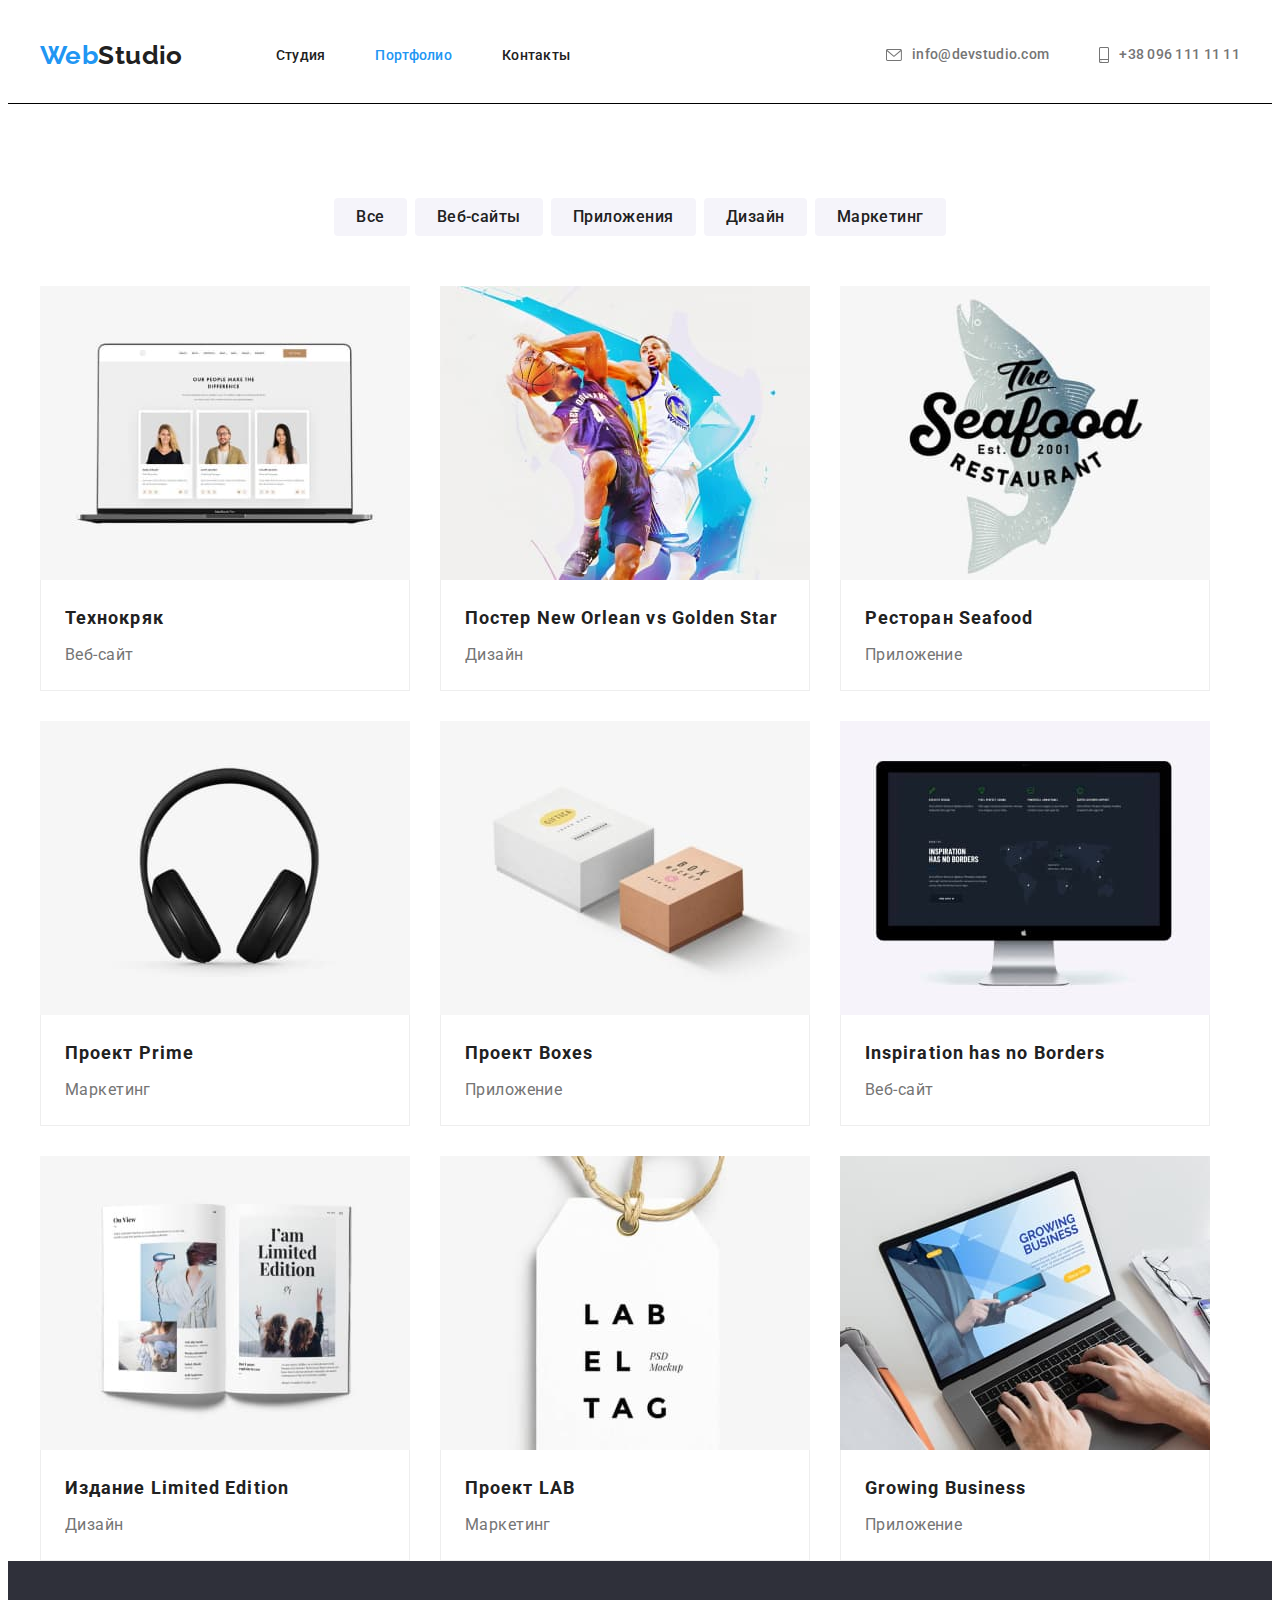
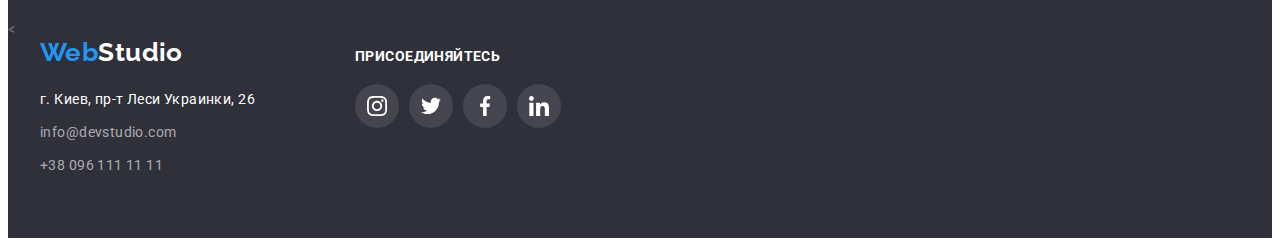
==== portfolio.html @ fcebd72d "Initial commit" ====
<!DOCTYPE html>
<html lang="ru">
<head>
    <meta charset="UTF-8">
    <meta http-equiv="X-UA-Compatible" content="IE=edge">
    <meta name="viewport" content="width=device-width, initial-scale=1.0">
    <link rel="preconnect" href="https://fonts.googleapis.com">
    <link rel="preconnect" href="https://fonts.gstatic.com" crossorigin>
    <link href="https://fonts.googleapis.com/css2?family=Raleway:wght@700&family=Roboto:wght@400;500;700&display=swap"
        rel="stylesheet">
    <title>Portfolio</title>
    <link rel="stylesheet" href="https://cdnjs.cloudflare.com/ajax/libs/modern-normalize/1.1.0/modern-normalize.min.css"
        integrity="sha512-wpPYUAdjBVSE4KJnH1VR1HeZfpl1ub8YT/NKx4PuQ5NmX2tKuGu6U/JRp5y+Y8XG2tV+wKQpNHVUX03MfMFn9Q=="
        crossorigin="anonymous" referrerpolicy="no-referrer" />
    <link rel="stylesheet" href="./css/styles.css">
</head>
<body>
    <header class="header headre-portfolio">
        <div class="container header-container">
        <a class="logo link" href="./index.html"><span class="logo-web">Web</span>Studio</a>
        <nav class="header-list">
            <ul class="header-list list">
                <li class="header-list-links"><a class="header-item link accent-effect" href="./index.html">Студия</a></li>
                <li class="header-list-links"><a class="header-item link current accent-effect " href="./portfolio.html">Портфолио</a></li>
                <li class="header-list-links"><a class="header-item link accent-effect" href="">Контакты</a></li>
            </ul>
        </nav>
    
        <ul class="list header-conect">
            <li class="header-conect-item"><a class="header-mail link accent-effect" href="mailto:info@devstudio.com">
                <svg class="mail accent-effect" width="16" height="12">
                    <use href="./images/icons.svg#icon-mail"></use>
                </svg>
                info@devstudio.com</a>
            </li>
            <li class="header-conect-item"><a class="header-tel link accent-effect" href="tel:+380961111111">
                <svg class="phone accent-effect" width="10" height="16">
                    <use href="./images/icons.svg#icon-tel"></use>
                </svg>
                +38 096 111 11 11</a></li>
        </ul>
        </div>
        </header>

    <main>
        <section class="our-worck">
            <div class="container container-our-worck">
            <h1 class="visually-hidden">Наша работа</h1>
            <ul class="list gallary-buttons">
                <li><button class="portfolio-but" type="button">Все</button></li>
                <li><button class="portfolio-but" type="button">Веб-сайты</button></li>
                <li><button class="portfolio-but" type="button">Приложения</button></li>
                <li><button class="portfolio-but" type="button">Дизайн</button></li>
                <li><button class="portfolio-but portfolio-last-but" type="button">Маркетинг</button></li>
            </ul>
            <ul class="list gallary-container">
                    <li class="gallary-element">
                        <img src="./images/technokryk.jpg" alt="технокряк" width="370" height="294">
                        <div class="porfolio-card">
                        <h3 class="portfolio-maine-top-text">Технокряк</h3>
                        <p class="portfolio-maine-bot-text">Веб-сайт</p>
                        </div>
                    </li>
                    <li class="gallary-element" class="gallary-element">
                        <img src="./images/nba.jpg" alt="нба" width="370" height="294">
                        <div class="porfolio-card">
                        <h3 class="portfolio-maine-top-text">Постер <span lang="en">New Orlean vs Golden Star</span></h3>
                        <p class="portfolio-maine-bot-text">Дизайн</p>
                        </div>
                    </li>
                    <li class="gallary-element" class="gallary-element">
                        <img src="./images/seafood.jpg" alt="морская еда" width="370" height="294">
                        <div class="porfolio-card">
                        <h3 class="portfolio-maine-top-text">Ресторан <span lang="en">Seafood</span></h3>
                        <p class="portfolio-maine-bot-text">Приложение</p>
                        </div>
                    </li>
                    <li class="gallary-element" class="gallary-element">
                        <img src="./images/headphones.jpg" alt="наушники" width="370" height="294">
                        <div class="porfolio-card">
                        <h3 class="portfolio-maine-top-text">Проект <span lang="en">Prime</span></h3>
                        <p class="portfolio-maine-bot-text">Маркетинг</p>
                        </div>
                    </li>
                    <li class="gallary-element" class="gallary-element">
                        <img src="./images/boxes.jpg" alt="коробки" width="370" height="294">
                        <div class="porfolio-card">
                        <h3 class="portfolio-maine-top-text">Проект <span lang="en">Boxes</span></h3>
                        <p class="portfolio-maine-bot-text">Приложение</p>
                        </div>
                    </li>
                    <li class="gallary-element" class="gallary-element">
                        <img src="./images/monitor.jpg" alt="монитор" width="370" height="294">
                        <div class="porfolio-card">
                        <h3 class="portfolio-maine-top-text" lang="en">Inspiration has no Borders</h3>
                        <p class="portfolio-maine-bot-text">Веб-сайт</p>
                        </div>
                    </li>
                    <li class="gallary-element">
                        <img src="./images/magazine.jpg" alt="журнал" width="370" height="294">
                        <div class="porfolio-card">
                        <h3 class="portfolio-maine-top-text">Издание <span lang="en">Limited Edition</span></h3>
                        <p class="portfolio-maine-bot-text">Дизайн</p>
                        </div>
                    </li>
                    <li class="gallary-element">
                        <img src="./images/lab.jpg" alt="ярлык" width="370" height="294">
                        <div class="porfolio-card">
                        <h3 class="portfolio-maine-top-text">Проект <span lang="en">LAB</span></h3>
                        <p class="portfolio-maine-bot-text">Маркетинг</p>
                        </div>
                    </li>
                    <li class="gallary-element">
                        <img src="./images/laptop.jpg" alt="бизнес" width="370" height="294">
                        <div class="porfolio-card">
                        <h3 class="portfolio-maine-top-text" lang="en">Growing Business</h3>
                        <p class="portfolio-maine-bot-text">Приложение</p>
                        </div>
                    </li>
            </ul>
            </div>
        </section>

    </main>
    
    <footer class="footer">
        <<div class="container footer-container">
            <div class="footer-info">
        <a class="logo-foot link" href=""><span class="logo-web">Web</span>Studio</a>
        <address>
        <ul class="list footer-conect">
            <li class="footer-conect-item"><a class="adress link accent-effect" href="https://goo.gl/maps/cz5JKj4KXC8Sq8Zu7" 
                target="_blank"
                rel="noopener nofollow noreferrer">г. Киев, пр-т Леси Украинки, 26
                </a>  
            </li> 
            <li class="footer-conect-item"><a class="footer-mail link accent-effect" href="mailto:info@devstudio.com">info@devstudio.com</a></li>
            <li class="footer-conect-item"><a class="footer-tel link accent-effect" href="tel:+380961111111">+38 096 111 11 11</a></li>
        </ul>
        </address>
        </div>
        <div class="container footer-social-media">
            <h4 class="footer-soc-text">
                Присоединяйтесь</h4>
            <ul class="footer-soc-list list">
                <li class="footer-soc-item link">
                    <a href="" class="footer-soc-link">
                        <svg class="footer-soc-icon" widt="20" height="20">
                            <use href="./images/icons.svg#icon-instagram">

                            </use>
                        </svg>
                    </a>
                </li>
                <li class="footer-soc-item link">
                    <a href="" class="footer-soc-link">
                        <svg class="footer-soc-icon" widt="20" height="20">
                            <use href="./images/icons.svg#icon-twitter">
                        
                            </use>
                        </svg>
                    </a>

                </li>
                <li class="footer-soc-item link">
                    <a href="" class="footer-soc-link">
                        <svg class="footer-soc-icon" widt="20" height="20">
                            <use href="./images/icons.svg#icon-facebook">
                        
                            </use>
                        </svg>
                    </a>
                </li>
                <li class="footer-soc-item link">
                    <a href="" class="footer-soc-link">
                        <svg class="footer-soc-icon" widt="20" height="20">
                            <use href="./images/icons.svg#icon-linkedin">
                        
                            </use>
                        </svg>

                    </a>
                </li>
            </ul>

        </div>
        </div>
    </footer>
</body>
</html>
---- css/styles.css ----
:root {
    --accent-color: #2196F3;
    --second-acent-color: #ffffff;
    --but-alt-color: #188CE8;
    --maine-text-color:#757575;
    --big-text-color: #212121;
    --footer-background: #2F303A;
    --footer-mail-tel-color: rgba(255, 255, 255, 0.6);
    --portfolio-but-color: #F5F4FA;
    --porfolio-card-color: #EEEEEE;
    --link-mail-color: #757575;
    --company-color: #AFB1B8;
    --section-padding: 94px;
    --tipical-margin: 30px;
}

p,
h1,
h2,
h3,
h4,
h5,
h6 {
    margin: 0;
}

ul,
ol {
    margin: 0;
    padding-left: 0;
}

img {
    display: block;
    max-width: 100%;
    height: auto;
}

address {
    font-style: normal;
}

button {
    cursor: pointer;
}

body {
    font-family: "Roboto", sans-serif;
    color: #757575;
    background-color: #FFFFFF;
    font-size: 14px;
    letter-spacing: 0.03em;
}

.section {
    padding-top: 94px;
    padding-bottom: 94px;
}

.container {
    width: 1200px;
    margin: 0 auto;
    padding-left: 15px;
    padding-right: 15px;
    
}

.list {
    list-style: none;
    padding-left: 0;
    margin: 0;
}

.link {
    text-decoration: none;
}

.mail {
    fill: var(--link-mail-color);
    margin-right: 10px;
}

.phone {
    margin-right: 10px;
    fill: var(--link-mail-color)
}

.accent-effect:hover,
.accent-effect:focus {
    color: var(--accent-color);
    fill: var(--accent-color);
}


.visually-hidden {
    position: absolute;
    white-space: nowrap;
    width: 1px;
    height: 1px;
    overflow: hidden;
    border: 0;
    padding: 0;
    clip: rect(0 0 0 0);
    clip-path: inset(50%);
    margin: -1px;
}



/* --------------------------HEADER-------------------------- */

.header-container {
    display: flex;
    align-items: center;
}

.header {
    padding-top: 24px;
    padding-bottom: 25px;
        
} 

.logo {
    font-family: 'Raleway';
    font-weight: 700;
    font-size: 26px;
    line-height: 1.19;
    color: var(--big-text-color);
}

.logo{
    margin-right: 93px;
}

.logo-web {
    color: var(--accent-color);
}

.header-list {
    display: flex;
    align-items: center;
    }

.header-list-links {
    text-align: center;
    margin-right: 50px;
    }

.header-list-links:last-child {
    margin-right: 0px; 
    
}
.header-item {
    padding: 15px 0px 15px 0px;
}

.header-item {
    font-weight: 500;
    line-height: 1.14;
    letter-spacing: 0.02em;
    color: var(--big-text-color);
}

.current {
    color: var(--accent-color);
}

.header-mail, 
.header-tel {
    font-weight: 500;
    line-height: 1.14;
    letter-spacing: 0.02em;
    color: var(--link-mail-color);
}


.header-conect {
    display: flex;
    align-items: center;
    margin-left: auto;
}

.header-conect-item {
    margin-right: 50px;
}

.header-conect-item:last-child {
    margin-right: 0px;
}

.header-mail, .header-tel {
    padding: 15px 0px 15px 0px;
    display: flex;
    align-items: center;
}





/* --------------------------Hero-------------------------- */
.hero {
    background-color: #2F303A;
    text-align: center;
    padding-top: 200px;
    padding-bottom: 200px;
    
    }

.hero-bg{
    background-color: black;
        background-image: linear-gradient(
        rgba(47, 48, 58, 0.4),
        rgba(47, 48, 58, 0.4)),
        url(../images/hero-bg.jpg);
        background-repeat: no-repeat;
        background-position: center;
        block-size: cover;
        max-width: 1600px;
        margin: 0 auto;
}

.hero-text {
font-weight: 900;
font-size: 44px;
line-height: 1.36;
text-align: center;
letter-spacing: 0.06em;
text-transform: uppercase;
color: var(--second-acent-color); 
}

.hero-text {
    max-width: 696px;
    margin-left: auto;
    margin-right: auto;
    margin-bottom: var(--tipical-margin);    
}

.hero-but {
    font-family: "Roboto";
    font-weight: 700;
    font-size: 16px;
    line-height: 1.88;
    display: flex;
    align-items: center;
    text-align: center;
    letter-spacing: 0.06em;
    border: none;
    border-radius: 4px;
    cursor: pointer;
    color: var(--second-acent-color);
    background-color: var(--accent-color);
    display: block;
    margin-right: auto;
    margin-left: auto;
    padding: 10px 32px;
}

.hero-but:hover {
background-color: var(--but-alt-color);
} 

/* --------------------------Our advantages-------------------------- */

.about-adv {
    padding-top: var(--section-padding);
    padding-bottom: var(--section-padding);
}

.about-adv-text {
    display: flex;

}

.about-top-text-item {
margin-right: var(--tipical-margin);
}

.about-top-text-item:last-child {
    margin-right: 0px;
}
    

.adv-icon-div {
    background: var(--portfolio-but-color);
    border-radius: 4px;
    margin-bottom: var(--tipical-margin);
    min-width: 270px;
    min-height: 120px;
    display: flex;
    align-items: center;
    justify-content: center;
}



.about-top-text {
        font-weight: 700;
        font-size: 14px;
        line-height: 1.14;
        text-transform: uppercase;
        color: var(--big-text-color);
        
}

.about-top-text {
    margin-top: 0;
    margin-bottom: 10px;
    max-width: 270px;
}

.about-bot-text {
        font-weight: 400;
        line-height:1.71;
        max-width: 270px
}


/* --------------------------About Studio-------------------------- */

.about-studio {
    padding-bottom: var(--section-padding);
}


.about-studio-text {
    font-weight: 700;
    font-size: 36px;
    line-height:1.16;
    text-align: center;
    color: var(--big-text-color);
}

.about-studio-text {
    margin-bottom: 50px;
}

.about-studio-list {
    display: flex;
}

.about-studio-img {
    margin-right: var(--tipical-margin);}

.about-studio-img:last-child {
    margin-right: 0px;
}

/* --------------------------Our team-------------------------- */

.our-team {
    background-color: var(--portfolio-but-color);
}

.our-team-content {
    display: flex;
}

.our-team-box {
background: #FFFFFF;
box-shadow: 0px 1px 3px rgba(0, 0, 0, 0.12),
0px 1px 1px rgba(0, 0, 0, 0.14),
0px 2px 1px rgba(0, 0, 0, 0.2);
border-radius: 0px 0px 4px 4px; 
}


.our-team-box {
    margin-right: var(--tipical-margin);
}

.our-team-box:last-child {
    margin-right: 0px;
}

.our-team-maine-text {
    margin-right: auto;
    margin-left: auto;
    margin-bottom: 50px;
    text-align: center;
}

.our-team-card {
    text-align: center;
    padding-top: 30px;
    padding-bottom: 30px;

}

.our-team {
    padding: var(--section-padding) 0px var(--section-padding) 0px;
    
}

.our-team-maine-text {
        font-weight: 700;
        font-size: 36px;
        line-height: 1.16;
        color: var(--big-text-color);
}

.our-team-top-text {
    font-weight: 500;
    font-size: 16px;
    line-height: 1.19;
    color: var(--big-text-color);
}

.our-team-top-text {
    margin-top: 0;
    margin-bottom: 10px;}


.our-team-bot-text {
        font-weight: 400;
        font-size: 16px;
        line-height: 1.19;
        margin-bottom: 16px;
        
}

.team-soc-list {
    margin-left: 32px;
    display: flex;
    align-items: center;
}

.team-soc-item {
    width: 44px;
    height: 44px;
    margin-right: 10px;
}

.team-soc-item:last-child {
    margin-right: 0;
}

.team-soc-link {
    width: 100%;
    height: 100%;
    background-color: var(--second-acent-color);
    border-radius: 50%;
    display: flex;
    align-items: center;
    justify-content: center;
    fill:var(--company-color);
}

.team-soc-link:hover,
.team-soc-link:focus {
    background-color: var(--accent-color);
    fill: var(--second-acent-color);
}


/* --------------------------Our Clients-------------------------- */

.clients {
    padding: var(--section-padding) 0px var(--section-padding) 0px;
}

.clients-maine-text {
    font-weight: 700;
    font-size: 36px;
    line-height: 1.16;
    text-align: center;
    color: var(--big-text-color);
    margin-bottom: 50px;
}

.client-list {
    display: flex;

}

.client-box {
    box-sizing: border-box;
    width: 170px;
    height: 92px;
    border: 1px solid #AFB1B8;
    border-radius: 4px;
    margin-right: var(--tipical-margin);
}
.client-box:last-child {
    margin-right: 0px;
}



.client-small-box {
    display: flex;
    align-items: center;
    justify-content: center;
    padding: 16px 32px;
    fill: var(--company-color);
}

.client-box:hover, 
.client-box:focus {
    border-color: var(--accent-color);
}
.client-small-box:hover,
.client-small-box:focus {
    fill: var(--accent-color);
}


/* --------------------------Footer-------------------------- */

.footer-container {
    display: flex;
    align-items: baseline;
}

.footer-info {
    display: inline-block;
    margin-right: 70px;
    min-width: 230px;
}

.footer {
    padding-top: 60px;
    padding-bottom: 60px;
    background-color: var(--footer-background);
}
.logo-foot {
        font-family: 'Raleway';
        font-weight: 700;
        font-size: 26px;
        line-height: 1.19;
        color: var(--second-acent-color);
}

.logo-foot {
    display: block;
    margin-bottom: 20px;
}

.footer-conect-item {
    display: table;
    margin-bottom: 9px;
}

.footer-conect-item:last-child {
    margin-bottom: 0px;
}

.adress {
        font-weight: 400;
        line-height: 1.71;
        color: var(--second-acent-color);
}

.footer-mail {
        font-style: normal;
        font-weight: 400;
        line-height: 1.71;
        color: var(--footer-mail-tel-color)
    }

.footer-tel {
        font-style: normal;
        font-weight: 400;
        line-height: 1.71;
        color: var(--footer-mail-tel-color)
    }

.footer-social-media {
    display: inline-block;
}

.footer-soc-text {
    font-weight: 700;
    line-height: 16px;
    text-transform: uppercase;
    color: var(--second-acent-color);
    margin-bottom: 20px;
}

.footer-soc-list {
    display: flex;
    align-items: center;
}

.footer-soc-item {
    
    width: 44px;
    height: 44px;
    
    margin-right: 10px;
}

.footer-soc-item:last-child {
    margin-right: 0px;
}

.footer-soc-link {
    width: 100%;
        height: 100%;
        background: rgba(255, 255, 255, 0.1);
        border-radius: 50%;
        display: flex;
        align-items: center;
        justify-content: center;
        
}

.footer-soc-link:hover,
.footer-soc-link:focus {
    background-color: var(--accent-color);
}

.footer-soc-icon {
fill: #ffffff;
}

/* --------------------------Header Portfolio-------------------------- */
.headre-portfolio {
    border-bottom: 1px solid black;
}
/* --------------------------Portfolio-------------------------- */

.container-our-worck {
    padding-top: var(--section-padding);
}

.portfolio-but {
        font-family: 'Roboto';
        font-weight: 500;
        font-size: 16px;
        line-height: 1.62;
        text-align: center;
        letter-spacing: 0.03em;
        border: none;
        border-radius: 4px;
        color: var(--big-text-color);
        background-color: var(--portfolio-but-color);
        padding: 6px 22px;
        margin-right: 8px;
}

.portfolio-last-but {
    margin-right: 0px;
}

.portfolio-but:hover,
.portfolio-but:focus {
    background-color: var(--accent-color);
    color: var(--second-acent-color);
}

.gallary-buttons {
    display: flex;
    justify-content: center;
    margin-bottom: 50px;
}


.portfolio-maine-top-text {
        font-weight: 700;
        font-size: 18px;
        line-height: 2;
        letter-spacing: 0.06em;
        color: var(--big-text-color);
        margin-bottom: 4px;
}

.portfolio-maine-bot-text {
        font-weight: 400;
        font-size: 16px;
        line-height: 1.88;        
}

.gallary-container {
    display: flex;
    flex-wrap: wrap;
    
}

.gallary-element {
    width: 370px;
    margin-right: var(--tipical-margin);
    margin-bottom: var(--tipical-margin);

}

.gallary-element:nth-child(3n) {
    margin-right: 0px;
}

.gallary-element:nth-last-child(-n+3) {
    margin-bottom: 0px;
}

.porfolio-card {
    padding: 20px 24px;
    border: 1px solid var(--porfolio-card-color);
    border-top: none;
}
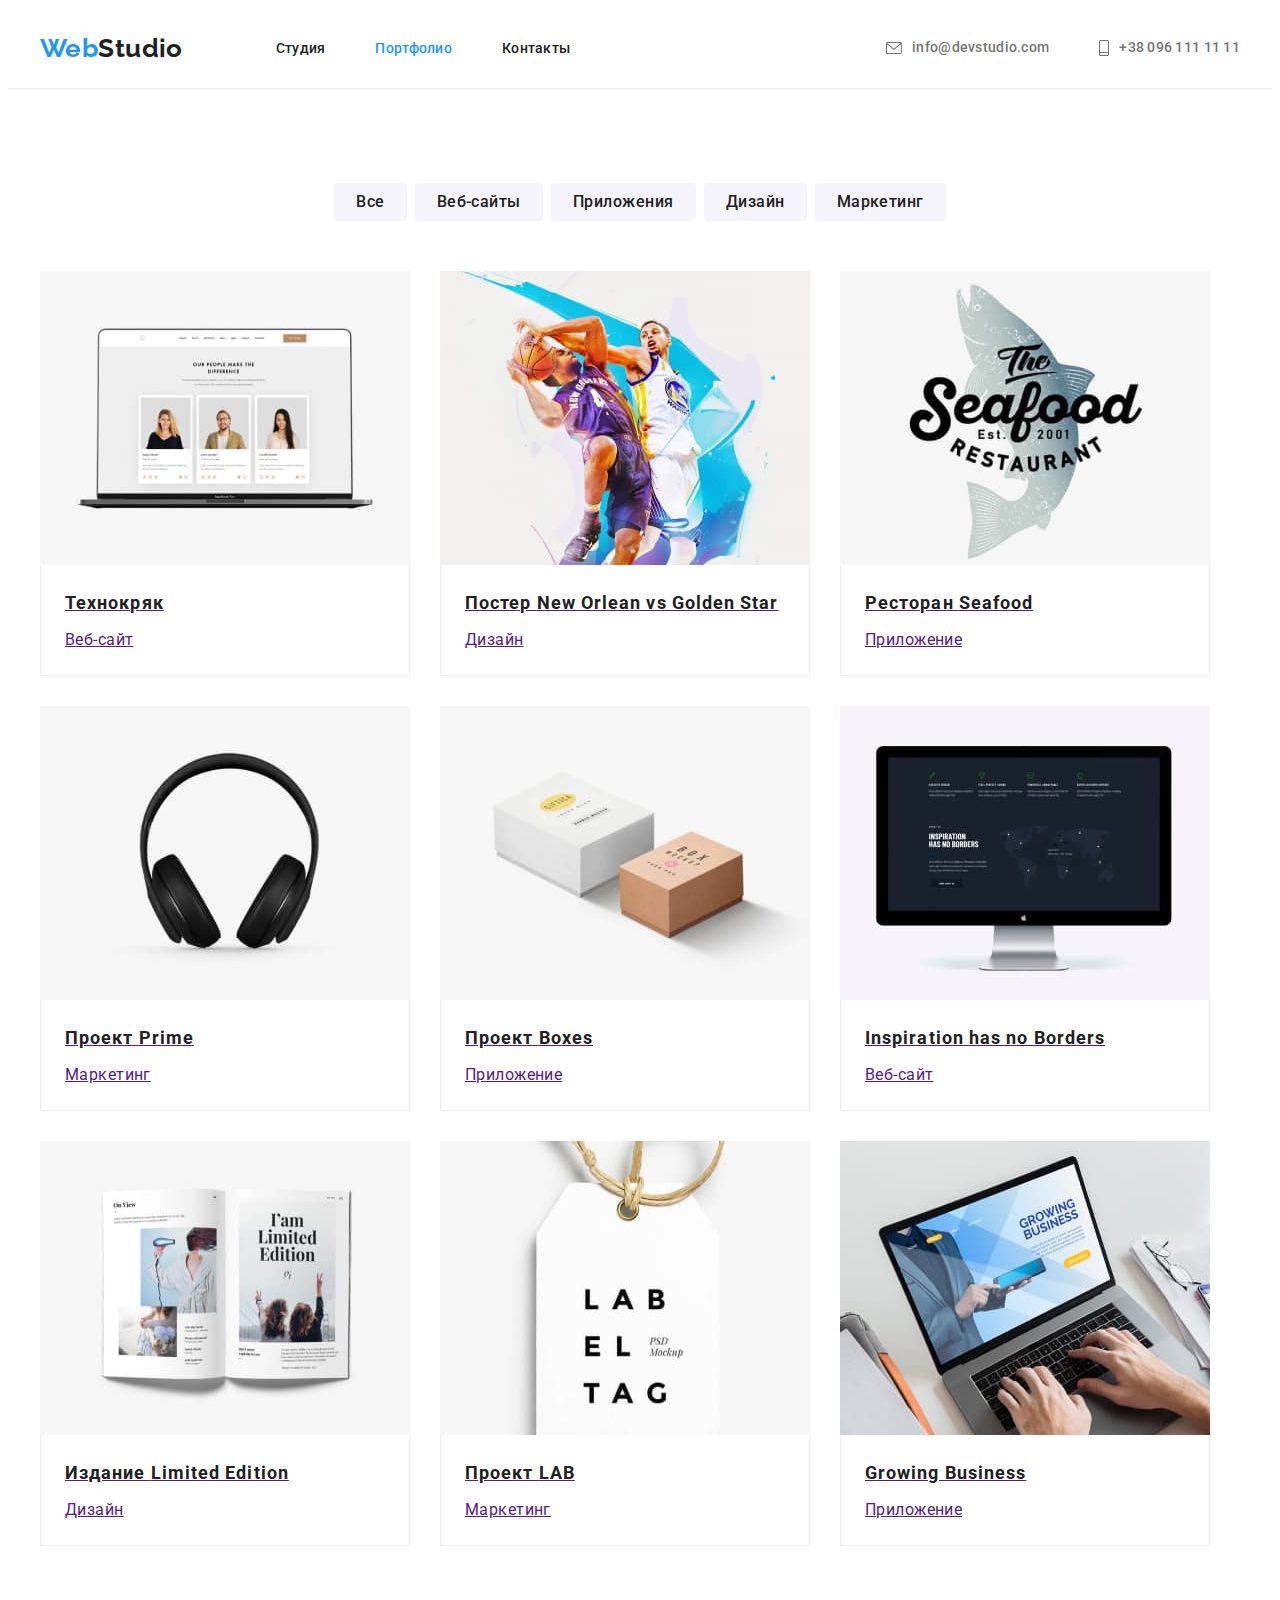
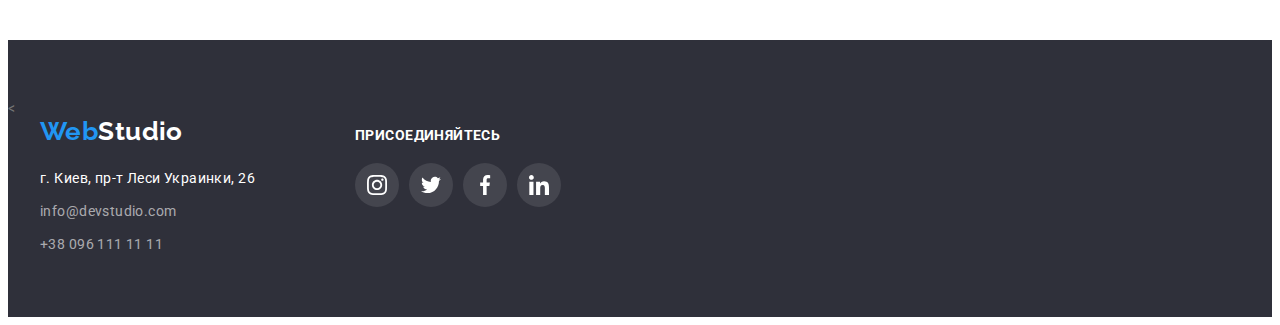
==== commit a5230fbf: "ver. 3" ====
--- a/portfolio.html
+++ b/portfolio.html
@@ -55,67 +55,85 @@
             </ul>
             <ul class="list gallary-container">
                     <li class="gallary-element">
+                        <a class="porfolio-item" href="">
                         <img src="./images/technokryk.jpg" alt="технокряк" width="370" height="294">
                         <div class="porfolio-card">
                         <h3 class="portfolio-maine-top-text">Технокряк</h3>
                         <p class="portfolio-maine-bot-text">Веб-сайт</p>
                         </div>
-                    </li>
-                    <li class="gallary-element" class="gallary-element">
+                        </a>
+                    </li>
+                    <li class="gallary-element" class="gallary-element">
+                        <a class="porfolio-item" href="">
                         <img src="./images/nba.jpg" alt="нба" width="370" height="294">
                         <div class="porfolio-card">
                         <h3 class="portfolio-maine-top-text">Постер <span lang="en">New Orlean vs Golden Star</span></h3>
                         <p class="portfolio-maine-bot-text">Дизайн</p>
                         </div>
-                    </li>
-                    <li class="gallary-element" class="gallary-element">
+                        </a>
+                    </li>
+                    <li class="gallary-element" class="gallary-element">
+                        <a class="porfolio-item" href="">
                         <img src="./images/seafood.jpg" alt="морская еда" width="370" height="294">
                         <div class="porfolio-card">
                         <h3 class="portfolio-maine-top-text">Ресторан <span lang="en">Seafood</span></h3>
                         <p class="portfolio-maine-bot-text">Приложение</p>
                         </div>
-                    </li>
-                    <li class="gallary-element" class="gallary-element">
+                        </a>
+                    </li>
+                    <li class="gallary-element" class="gallary-element">
+                        <a class="porfolio-item" href="">
                         <img src="./images/headphones.jpg" alt="наушники" width="370" height="294">
                         <div class="porfolio-card">
                         <h3 class="portfolio-maine-top-text">Проект <span lang="en">Prime</span></h3>
                         <p class="portfolio-maine-bot-text">Маркетинг</p>
                         </div>
-                    </li>
-                    <li class="gallary-element" class="gallary-element">
+                        </a>
+                    </li>
+                    <li class="gallary-element" class="gallary-element">
+                        <a class="porfolio-item" href="">
                         <img src="./images/boxes.jpg" alt="коробки" width="370" height="294">
                         <div class="porfolio-card">
                         <h3 class="portfolio-maine-top-text">Проект <span lang="en">Boxes</span></h3>
                         <p class="portfolio-maine-bot-text">Приложение</p>
                         </div>
-                    </li>
-                    <li class="gallary-element" class="gallary-element">
+                        </a>
+                    </li>
+                    <li class="gallary-element" class="gallary-element">
+                        <a class="porfolio-item" href="">
                         <img src="./images/monitor.jpg" alt="монитор" width="370" height="294">
                         <div class="porfolio-card">
                         <h3 class="portfolio-maine-top-text" lang="en">Inspiration has no Borders</h3>
                         <p class="portfolio-maine-bot-text">Веб-сайт</p>
                         </div>
-                    </li>
-                    <li class="gallary-element">
+                        </a>
+                    </li>
+                    <li class="gallary-element">
+                        <a class="porfolio-item" href="">
                         <img src="./images/magazine.jpg" alt="журнал" width="370" height="294">
                         <div class="porfolio-card">
                         <h3 class="portfolio-maine-top-text">Издание <span lang="en">Limited Edition</span></h3>
                         <p class="portfolio-maine-bot-text">Дизайн</p>
                         </div>
-                    </li>
-                    <li class="gallary-element">
+                        </a>
+                    </li>
+                    <li class="gallary-element">
+                        <a class="porfolio-item" href="">
                         <img src="./images/lab.jpg" alt="ярлык" width="370" height="294">
                         <div class="porfolio-card">
                         <h3 class="portfolio-maine-top-text">Проект <span lang="en">LAB</span></h3>
                         <p class="portfolio-maine-bot-text">Маркетинг</p>
                         </div>
-                    </li>
-                    <li class="gallary-element">
+                        </a>
+                    </li>
+                    <li class="gallary-element">
+                        <a class="porfolio-item" href="">
                         <img src="./images/laptop.jpg" alt="бизнес" width="370" height="294">
                         <div class="porfolio-card">
                         <h3 class="portfolio-maine-top-text" lang="en">Growing Business</h3>
                         <p class="portfolio-maine-bot-text">Приложение</p>
                         </div>
+                        </a>
                     </li>
             </ul>
             </div>
--- a/css/styles.css
+++ b/css/styles.css
@@ -76,13 +76,13 @@
 }
 
 .mail {
-    fill: var(--link-mail-color);
+    fill: currentColor;
     margin-right: 10px;
 }
 
 .phone {
     margin-right: 10px;
-    fill: var(--link-mail-color)
+    fill: currentColor;
 }
 
 .accent-effect:hover,
@@ -115,8 +115,8 @@
 }
 
 .header {
-    padding-top: 24px;
-    padding-bottom: 25px;
+    padding-top: 17px;
+    padding-bottom: 17px;
         
 } 
 
@@ -207,15 +207,15 @@
     
     }
 
-.hero-bg{
-    background-color: black;
+.hero-bg{    
         background-image: linear-gradient(
         rgba(47, 48, 58, 0.4),
         rgba(47, 48, 58, 0.4)),
         url(../images/hero-bg.jpg);
         background-repeat: no-repeat;
         background-position: center;
-        block-size: cover;
+        background-size:cover ;
+        height: 600px;
         max-width: 1600px;
         margin: 0 auto;
 }
@@ -420,10 +420,9 @@
         
 }
 
-.team-soc-list {
-    margin-left: 32px;
-    display: flex;
-    align-items: center;
+.team-soc-list {    
+    display: flex;    
+    justify-content: center;
 }
 
 .team-soc-item {
@@ -471,40 +470,40 @@
 
 .client-list {
     display: flex;
-
 }
 
 .client-box {
+    margin-right: var(--tipical-margin);
+}
+
+.client-box:last-child {
+    margin-right: 0px;
+}
+
+
+.client-small-box {
+    color: #AFB1B8;
     box-sizing: border-box;
     width: 170px;
     height: 92px;
     border: 1px solid #AFB1B8;
     border-radius: 4px;
-    margin-right: var(--tipical-margin);
-}
-.client-box:last-child {
-    margin-right: 0px;
-}
-
-
-
-.client-small-box {
     display: flex;
     align-items: center;
     justify-content: center;
-    padding: 16px 32px;
-    fill: var(--company-color);
-}
-
-.client-box:hover, 
-.client-box:focus {
-    border-color: var(--accent-color);
-}
+}
+
+
 .client-small-box:hover,
 .client-small-box:focus {
-    fill: var(--accent-color);
-}
-
+    color: var(--accent-color);
+    border-color: var(--accent-color);
+
+}
+
+.client-svg {
+    fill: currentColor;
+}
 
 /* --------------------------Footer-------------------------- */
 
@@ -567,7 +566,7 @@
     }
 
 .footer-social-media {
-    display: inline-block;
+    display: block;
 }
 
 .footer-soc-text {
@@ -587,7 +586,6 @@
     
     width: 44px;
     height: 44px;
-    
     margin-right: 10px;
 }
 
@@ -617,13 +615,15 @@
 
 /* --------------------------Header Portfolio-------------------------- */
 .headre-portfolio {
-    border-bottom: 1px solid black;
+    border-bottom: 1px solid #ECECEC;
 }
 /* --------------------------Portfolio-------------------------- */
 
-.container-our-worck {
+.our-worck {
     padding-top: var(--section-padding);
-}
+    padding-bottom: var(--section-padding);
+}
+
 
 .portfolio-but {
         font-family: 'Roboto';
@@ -648,6 +648,7 @@
 .portfolio-but:focus {
     background-color: var(--accent-color);
     color: var(--second-acent-color);
+    box-shadow: 0px 3px 1px rgba(0, 0, 0, 0.1), 0px 1px 2px rgba(0, 0, 0, 0.08), 0px 2px 2px rgba(0, 0, 0, 0.12);
 }
 
 .gallary-buttons {
@@ -682,6 +683,7 @@
     width: 370px;
     margin-right: var(--tipical-margin);
     margin-bottom: var(--tipical-margin);
+    display: block;
 
 }
 
@@ -692,6 +694,18 @@
 .gallary-element:nth-last-child(-n+3) {
     margin-bottom: 0px;
 }
+
+.porfolio-item {
+    display: block;
+}
+
+
+
+.porfolio-item:hover,
+.porfolio-item:focus {
+    box-shadow: 0px 1px 1px rgba(0, 0, 0, 0.12), 0px 4px 4px rgba(0, 0, 0, 0.06), 1px 4px 6px rgba(0, 0, 0, 0.16);
+}
+
 
 .porfolio-card {
     padding: 20px 24px;
